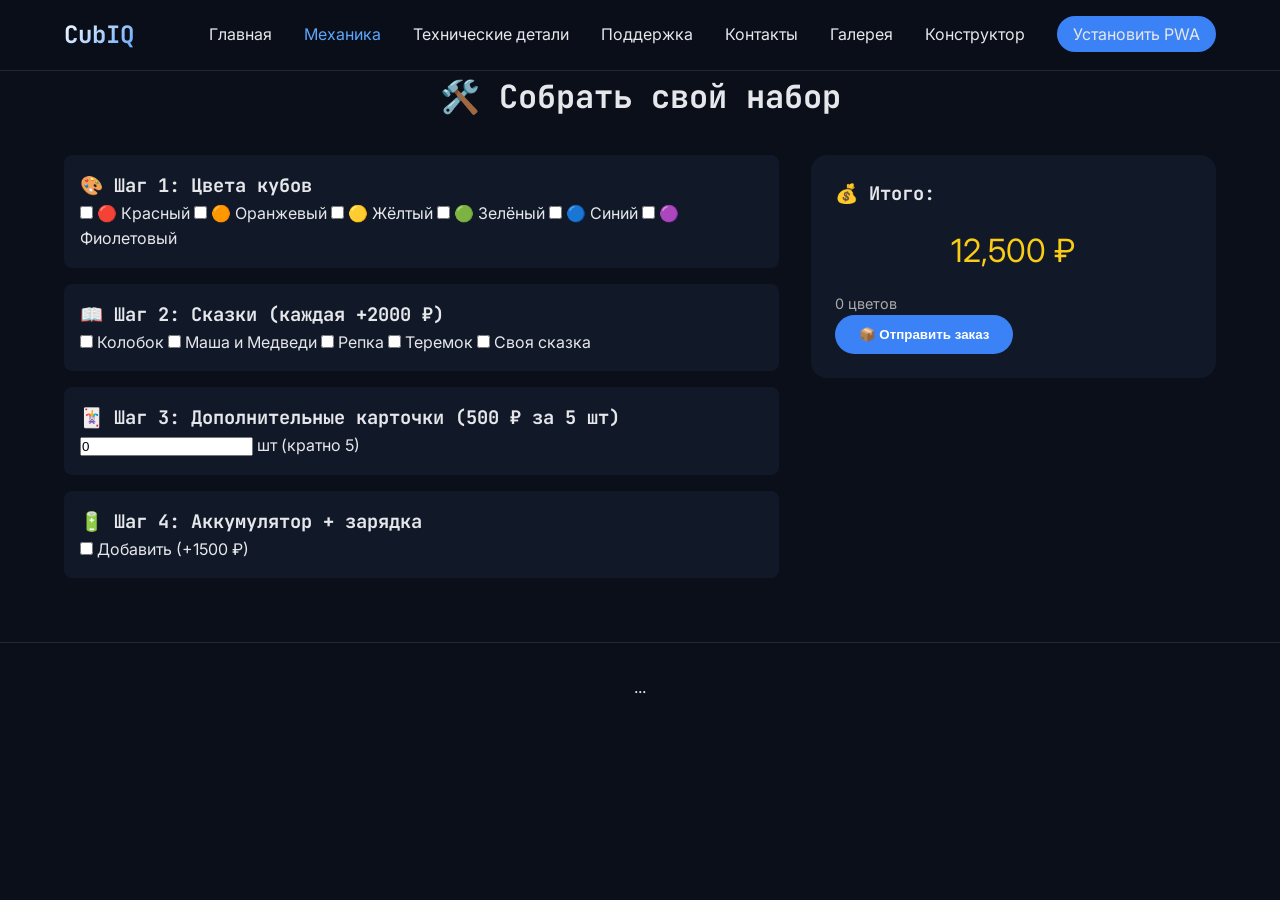
==== constructor.html @ 054c25e2 "Первый релиз: CubIQ логический куб" ====
<!DOCTYPE html>
<html lang="ru">
<head>
    <meta charset="UTF-8">
    <meta name="viewport" content="width=device-width, initial-scale=1.0">
    <title>CubIQ — Собрать свой набор Magic Cubes</title>
    <link rel="manifest" href="manifest.json">
    <link href="https://fonts.googleapis.com/css2?family=Inter:opsz,wght@14..32,400;14..32,600&family=JetBrains+Mono:wght@400;600&display=swap" rel="stylesheet">
    <link rel="stylesheet" href="style.css">
</head>
<body>
    <nav class="navbar">
        <div class="container">
            <div class="logo">CubIQ</div>
            <ul class="nav-links">
                <li><a href="index.html">Главная</a></li>
                <li><a href="mechanics.html" class="active">Механика</a></li>
                <li><a href="tech.html">Технические детали</a></li>
                <li><a href="support.html">Поддержка</a></li>
                <li><a href="contacts.html">Контакты</a></li>
                <li><a href="gallery.html">Галерея</a></li>
                <li><a href="constructor.html">Конструктор</a></li>
                <li><a href="download.html" class="btn-nav">Установить PWA</a></li>
            </ul>
            <div class="burger">☰</div>
        </div>
    </nav>

    <main class="container">
        <h1 class="mono section-title">🛠️ Собрать свой набор</h1>
        
        <div class="constructor-wrapper">
            <div class="constructor-form">
                <form id="constructorForm">
                    <!-- Шаг 1: Цвета -->
                    <div class="form-step">
                        <h3>🎨 Шаг 1: Цвета кубов</h3>
                        <div class="color-options">
                            <label><input type="checkbox" data-price="0" class="color-opt"> 🔴 Красный</label>
                            <label><input type="checkbox" data-price="0" class="color-opt"> 🟠 Оранжевый</label>
                            <label><input type="checkbox" data-price="0" class="color-opt"> 🟡 Жёлтый</label>
                            <label><input type="checkbox" data-price="0" class="color-opt"> 🟢 Зелёный</label>
                            <label><input type="checkbox" data-price="0" class="color-opt"> 🔵 Синий</label>
                            <label><input type="checkbox" data-price="0" class="color-opt"> 🟣 Фиолетовый</label>
                        </div>
                    </div>

                    <!-- Шаг 2: Сказки -->
                    <div class="form-step">
                        <h3>📖 Шаг 2: Сказки (каждая +2000 ₽)</h3>
                        <label><input type="checkbox" data-price="2000" class="story-opt"> Колобок</label>
                        <label><input type="checkbox" data-price="2000" class="story-opt"> Маша и Медведи</label>
                        <label><input type="checkbox" data-price="2000" class="story-opt"> Репка</label>
                        <label><input type="checkbox" data-price="2000" class="story-opt"> Теремок</label>
                        <label><input type="checkbox" data-price="2000" class="story-opt"> Своя сказка</label>
                    </div>

                    <!-- Шаг 3: Дополнительные карточки -->
                    <div class="form-step">
                        <h3>🃏 Шаг 3: Дополнительные карточки (500 ₽ за 5 шт)</h3>
                        <input type="number" id="extraCards" value="0" min="0" step="5" data-price-per="500">
                        <span>шт (кратно 5)</span>
                    </div>

                    <!-- Шаг 4: Аккумулятор -->
                    <div class="form-step">
                        <h3>🔋 Шаг 4: Аккумулятор + зарядка</h3>
                        <label><input type="checkbox" id="battery" data-price="1500"> Добавить (+1500 ₽)</label>
                    </div>
                </form>
            </div>

            <div class="constructor-summary">
                <h3>💰 Итого:</h3>
                <div class="total-price" id="totalPrice">12 500 ₽</div>
                <div class="summary-details" id="summaryDetails"></div>
                <button id="submitOrder" class="btn btn-primary">📦 Отправить заказ</button>
            </div>
        </div>
    </main>

    <footer>...</footer>
    <script src="script.js"></script>
</body>
</html>
---- style.css ----
/* ========================================
   ПЕРЕМЕННЫЕ (CSS Custom Properties)
   Легко менять цвета, шрифты и отступы глобально
   ======================================== */
:root {
    /* Цветовая схема — тёмная тема */
    --bg-dark: #0a0f1a;      /* основной фон страницы */
    --bg-card: #111827;       /* фон карточек и блоков */
    --accent-red: #e34234;    /* красный куб */
    --accent-blue: #3a6ea5;   /* синий куб */
    --accent-yellow: #e5c100; /* жёлтый куб */
    --accent-green: #4caf50;  /* зелёный куб */
    --text-light: #e5e7eb;    /* цвет основного текста */
    --border-glow: rgba(59, 130, 246, 0.3); /* свечение границ */
}

/* ========================================
   ГЛОБАЛЬНЫЕ СТИЛИ
   ======================================== */
* {
    margin: 0;
    padding: 0;
    box-sizing: border-box; /* чтобы padding не увеличивал ширину блока */
}

body {
    font-family: 'Inter', sans-serif;
    background: var(--bg-dark);
    color: var(--text-light);
    line-height: 1.6;
}

/* Моноширинный шрифт для заголовков (как в программировании) */
.mono, h1, h2, h3, .navbar .logo, .step-number {
    font-family: 'JetBrains Mono', monospace;
}

/* Контейнер — ограничивает ширину контента по центру */
.container {
    max-width: 1200px;
    margin: 0 auto;
    padding: 0 1.5rem;
}

/* ========================================
   НАВБАР (верхнее меню)
   ======================================== */
.navbar {
    background: rgba(10, 15, 26, 0.95); /* полупрозрачный фон */
    backdrop-filter: blur(8px);          /* эффект стекла */
    position: sticky;                    /* прилипает при скролле */
    top: 0;
    z-index: 100;
    border-bottom: 1px solid #1f2937;
}

.navbar .container {
    display: flex;
    justify-content: space-between;
    align-items: center;
    padding: 1rem 1.5rem;
}

/* Логотип с градиентом */
.logo {
    font-size: 1.5rem;
    font-weight: 700;
    background: linear-gradient(135deg, #fff, #60a5fa);
    -webkit-background-clip: text;
    background-clip: text;
    color: transparent;
}

/* Горизонтальное меню для десктопа */
.nav-links {
    display: flex;
    gap: 2rem;
    list-style: none;
}

.nav-links a {
    color: var(--text-light);
    text-decoration: none;
    transition: color 0.2s;
}

.nav-links a:hover,
.nav-links a.active {
    color: #60a5fa;  /* подсветка активной страницы */
}

/* Особый стиль для кнопки "Установить PWA" в меню */
.btn-nav {
    background: #3b82f6;
    padding: 0.5rem 1rem;
    border-radius: 2rem;
}

/* Бургер-меню — появляется на мобильных */
.burger {
    display: none;
    font-size: 1.5rem;
    cursor: pointer;
    background: none;
    border: none;
    color: var(--text-light);
}

/* ========================================
   HERO-СЕКЦИЯ (главный экран)
   ======================================== */
.hero {
    padding: 4rem 0;
}

.hero .container {
    display: flex;
    align-items: center;
    gap: 2rem;
    flex-wrap: wrap;
}

.hero-content {
    flex: 1;
}

.hero-image {
    flex: 1;
    text-align: center;
}

/* Анимированная 3D-модель куба */
.floating-cube {
    max-width: 300px;
    animation: float 3s ease-in-out infinite;
}

/* Ключевые кадры для анимации парения */
@keyframes float {
    0% { transform: translateY(0px); }
    50% { transform: translateY(-15px); }
    100% { transform: translateY(0px); }
}

h1 {
    font-size: 3rem;
    margin-bottom: 1rem;
}

.accent {
    color: #facc15; /* жёлтый акцент */
}

/* Кнопки */
.btn {
    display: inline-block;
    padding: 0.75rem 1.5rem;
    border-radius: 2rem;
    text-decoration: none;
    font-weight: 600;
    cursor: pointer;
    border: none;
    transition: transform 0.2s;
}

.btn-primary {
    background: #3b82f6;
    color: white;
}

.btn-secondary {
    background: #1e293b;
    color: var(--text-light);
    border: 1px solid #3b82f6;
}

.btn:hover {
    transform: scale(1.02);
}

/* Группа кнопок в hero-секции */
.hero-buttons {
    display: flex;
    gap: 1rem;
    margin-top: 2rem;
}

/* ========================================
   СЕКЦИЯ ВОЗМОЖНОСТЕЙ (features)
   ======================================== */
.section-title {
    font-size: 2rem;
    margin-bottom: 2rem;
    text-align: center;
}

.features-grid {
    display: grid;
    grid-template-columns: repeat(auto-fit, minmax(200px, 1fr));
    gap: 1.5rem;
    margin: 2rem 0;
}

.feature-card {
    background: var(--bg-card);
    padding: 1.5rem;
    border-radius: 1rem;
    text-align: center;
    transition: all 0.3s;
}

.feature-card:hover {
    transform: translateY(-5px);
    box-shadow: 0 10px 20px rgba(0,0,0,0.3);
}

.feature-icon {
    font-size: 2.5rem;
    margin-bottom: 1rem;
}

/* ========================================
   КАК ЭТО РАБОТАЕТ (3 шага)
   ======================================== */
.steps {
    display: flex;
    justify-content: space-between;
    gap: 1rem;
    flex-wrap: wrap;
    margin: 2rem 0;
}

.step {
    flex: 1;
    background: var(--bg-card);
    padding: 1.5rem;
    border-radius: 1rem;
    text-align: center;
}

.step-number {
    font-size: 2rem;
    font-weight: bold;
    color: #3b82f6;
}

/* ========================================
   МОДАЛЬНОЕ ОКНО (демо-механика)
   ======================================== */
.modal {
    display: none;
    position: fixed;
    top: 0;
    left: 0;
    width: 100%;
    height: 100%;
    background: rgba(0,0,0,0.8);
    z-index: 1000;
    justify-content: center;
    align-items: center;
}

.modal-content {
    background: var(--bg-dark);
    padding: 2rem;
    border-radius: 1rem;
    max-width: 800px;
    width: 90%;
    max-height: 90%;
    overflow-y: auto;
    border: 1px solid #3b82f6;
}

.close {
    float: right;
    font-size: 1.5rem;
    cursor: pointer;
}

/* ========================================
   DRAG & DROP КАРТОЧКИ (цветные кубы)
   ======================================== */
.cards-container {
    display: flex;
    gap: 1rem;
    flex-wrap: wrap;
    margin: 1rem 0;
    justify-content: center;
}

.card {
    width: 80px;
    height: 80px;
    border-radius: 12px;
    display: flex;
    align-items: center;
    justify-content: center;
    cursor: grab;
    font-weight: bold;
    color: white;
    text-shadow: 0 0 2px black;
    transition: transform 0.1s;
}

.card:active {
    cursor: grabbing;
}

/* Блок с обратной связью от демо */
.demo-feedback {
    margin: 1rem 0;
    padding: 1rem;
    background: #1e293b;
    border-radius: 0.5rem;
    text-align: center;
    font-size: 1.2rem;
}

/* ========================================
   ВЫПАДАЮЩИЙ СПИСОК УРОВНЕЙ
   ======================================== */
.level-select {
    background: var(--bg-card);
    color: var(--text-light);
    padding: 0.5rem;
    border-radius: 0.5rem;
    border: 1px solid #3b82f6;
    margin: 1rem 0;
    width: 100%;
    max-width: 300px;
}

/* ========================================
   СПИСОК УРОВНЕЙ (раскрывающиеся блоки)
   ======================================== */
.level-cards details {
    background: var(--bg-card);
    margin: 0.5rem 0;
    padding: 0.5rem 1rem;
    border-radius: 0.5rem;
}

.level-cards summary {
    cursor: pointer;
    font-weight: bold;
    padding: 0.5rem;
}

/* ========================================
   ТЕХНИЧЕСКИЕ ДЕТАЛИ (сетка карточек)
   ======================================== */
.tech-grid {
    display: grid;
    grid-template-columns: repeat(auto-fit, minmax(280px, 1fr));
    gap: 1.5rem;
    margin: 2rem 0;
}

.tech-card {
    background: var(--bg-card);
    padding: 1.5rem;
    border-radius: 1rem;
}

.tech-card ul, .tech-card ol {
    margin-left: 1.5rem;
    margin-top: 0.5rem;
}

.github-repo {
    background: var(--bg-card);
    padding: 1.5rem;
    border-radius: 1rem;
    text-align: center;
    margin: 2rem 0;
}

.github-repo code {
    background: #000;
    padding: 0.5rem;
    border-radius: 0.5rem;
    display: inline-block;
    margin: 1rem 0;
}

/* ========================================
   FAQ (ЧАСТЫЕ ВОПРОСЫ)
   ======================================== */
.faq-grid details {
    background: var(--bg-card);
    margin: 0.5rem 0;
    padding: 0.5rem 1rem;
    border-radius: 0.5rem;
}

.faq-grid summary {
    cursor: pointer;
    font-weight: bold;
    padding: 0.5rem;
}

/* ========================================
   ФОРМА ОБРАТНОЙ СВЯЗИ
   ======================================== */
.contact-form {
    background: var(--bg-card);
    padding: 1.5rem;
    border-radius: 1rem;
    margin: 2rem 0;
}

.contact-form input,
.contact-form textarea {
    width: 100%;
    padding: 0.75rem;
    margin: 0.5rem 0;
    background: #1e293b;
    border: 1px solid #3b82f6;
    border-radius: 0.5rem;
    color: var(--text-light);
}

.form-message {
    margin-top: 1rem;
    text-align: center;
}

.success-message {
    color: #4caf50;
}

/* ========================================
   КОНТАКТЫ (сетка карточек)
   ======================================== */
.contacts-grid {
    display: grid;
    grid-template-columns: repeat(auto-fit, minmax(240px, 1fr));
    gap: 1.5rem;
    margin: 2rem 0;
}

.contact-card {
    background: var(--bg-card);
    padding: 1.5rem;
    border-radius: 1rem;
    text-align: center;
}

.contact-card a {
    color: #60a5fa;
    text-decoration: none;
}

.author-info {
    background: var(--bg-card);
    padding: 1.5rem;
    border-radius: 1rem;
    text-align: center;
    margin: 2rem 0;
}

/* ========================================
   PWA УСТАНОВКА / ПОКУПКА
   ======================================== */
.install-instructions {
    background: var(--bg-card);
    padding: 1.5rem;
    border-radius: 1rem;
    margin: 2rem 0;
}

.install-instructions ul {
    margin-left: 1.5rem;
    margin-top: 1rem;
}

.price-card {
    background: var(--bg-card);
    padding: 1.5rem;
    border-radius: 1rem;
    text-align: center;
}

.price {
    font-size: 1.5rem;
    color: #facc15;
    margin: 1rem 0;
}

.hint {
    font-size: 0.8rem;
    color: #888;
    margin-top: 1rem;
}

.support-project {
    background: var(--bg-card);
    padding: 1.5rem;
    border-radius: 1rem;
    text-align: center;
    margin: 2rem 0;
}

/* ========================================
   ФУТЕР
   ======================================== */
footer {
    text-align: center;
    padding: 2rem;
    border-top: 1px solid #1f2937;
    margin-top: 3rem;
}

/* ========================================
   МОБИЛЬНАЯ ВЕРСИЯ (до 768px)
   Здесь настройки для телефонов и планшетов
   ======================================== */
@media (max-width: 768px) {
    /* ---------- НАВБАР ---------- */
    .nav-links {
        display: none;
        flex-direction: column;
        background: var(--bg-dark);
        position: absolute;
        top: 60px;
        left: 0;
        right: 0;
        padding: 1rem;
        gap: 0.75rem;          /* расстояние между кнопками */
        border-bottom: 1px solid #1f2937;
        z-index: 99;
    }

    .nav-links.active {
        display: flex;
    }

    .nav-links li {
        width: 100%;
        text-align: center;
    }

    .nav-links a {
        display: block;
        padding: 0.75rem 0;
    }

    /* Показываем бургер-меню */
    .burger {
        display: block;
    }

    /* ---------- HERO СЕКЦИЯ ---------- */
    .hero .container {
        flex-direction: column;  /* картинка и текст в колонку */
        text-align: center;
    }

    .hero-buttons {
        flex-direction: column;  /* кнопки друг под другом */
        gap: 1rem;
        align-items: center;
    }

    .hero-buttons .btn {
        width: 80%;
        max-width: 250px;
    }

    /* ---------- ЗАГОЛОВКИ ---------- */
    h1 {
        font-size: 2rem;
    }

    .section-title {
        font-size: 1.5rem;
    }

    /* ---------- КАРТОЧКИ ДЛЯ DRAG & DROP ---------- */
    .cards-container {
        gap: 1rem;
        justify-content: center;
    }

    .card {
        width: 70px;
        height: 70px;
    }

    /* ---------- 3 ШАГА ---------- */
    .steps {
        flex-direction: column;  /* шаги друг под другом */
    }

    /* ---------- ФОРМА ---------- */
    .contact-form input,
    .contact-form textarea {
        font-size: 16px;  /* чтобы не зумалось на iPhone */
    }
}

/* ========================================
   ПЛАНШЕТЫ (768px - 1024px)
   ======================================== */
@media (min-width: 768px) and (max-width: 1024px) {
    .hero .container {
        flex-direction: column;
        text-align: center;
    }

    .hero-buttons {
        justify-content: center;
    }

    .steps {
        gap: 1.5rem;
    }
}

/* ========================================
   ДЕСКТОП (1024px и выше)
   ======================================== */
@media (min-width: 1024px) {
    .hero .container {
        flex-direction: row;  /* на десктопе текст слева, картинка справа */
    }

    .hero-content {
        text-align: left;
    }

    .hero-buttons {
        justify-content: flex-start;
    }
}
/* ======================================== */
/* СТАРТОВЫЙ НАБОР И УСЛУГИ */
/* ======================================== */
.starter-kit {
    padding: 2rem 0;
}
.starter-grid {
    display: flex;
    gap: 2rem;
    flex-wrap: wrap;
    justify-content: center;
}
.starter-card {
    background: linear-gradient(135deg, #111827, #1e293b);
    padding: 2rem;
    border-radius: 1.5rem;
    min-width: 280px;
    text-align: center;
}
.starter-price {
    font-size: 2rem;
    color: #facc15;
    margin: 1rem 0;
}
.services-grid {
    display: grid;
    grid-template-columns: repeat(auto-fit, minmax(220px, 1fr));
    gap: 1.5rem;
    margin: 2rem 0;
}
.service-card {
    background: var(--bg-card);
    padding: 1.5rem;
    border-radius: 1rem;
    text-align: center;
    transition: transform 0.3s;
}
.service-card:hover {
    transform: translateY(-5px);
}
.service-price {
    font-size: 1.3rem;
    color: #facc15;
    margin: 0.5rem 0;
}
.btn-small {
    padding: 0.4rem 1rem;
    font-size: 0.9rem;
    background: #3b82f6;
    border: none;
    border-radius: 2rem;
    color: white;
    cursor: pointer;
}
.btn-large {
    padding: 1rem 2rem;
    font-size: 1.2rem;
}
.constructor-link {
    text-align: center;
    margin: 2rem 0;
}

/* ГАЛЕРЕЯ */
.gallery-filters {
    display: flex;
    gap: 1rem;
    justify-content: center;
    flex-wrap: wrap;
    margin-bottom: 2rem;
}
.filter-btn {
    background: #1e293b;
    border: none;
    padding: 0.5rem 1rem;
    border-radius: 2rem;
    color: white;
    cursor: pointer;
}
.filter-btn.active {
    background: #3b82f6;
}
.gallery-grid {
    display: grid;
    grid-template-columns: repeat(auto-fit, minmax(250px, 1fr));
    gap: 1.5rem;
}
.gallery-item {
    position: relative;
    border-radius: 1rem;
    overflow: hidden;
    cursor: pointer;
    transition: transform 0.3s, box-shadow 0.3s;
}
.gallery-item:hover {
    transform: scale(1.03);
    box-shadow: 0 10px 25px rgba(0,0,0,0.3);
}
.gallery-img {
    width: 100%;
    height: 200px;
    object-fit: cover;
}
.gallery-overlay {
    position: absolute;
    bottom: 0;
    left: 0;
    right: 0;
    background: rgba(0,0,0,0.8);
    padding: 0.5rem;
    text-align: center;
    transform: translateY(100%);
    transition: transform 0.3s;
}
.gallery-item:hover .gallery-overlay {
    transform: translateY(0);
}

/* КОНСТРУКТОР */
.constructor-wrapper {
    display: flex;
    gap: 2rem;
    flex-wrap: wrap;
}
.constructor-form {
    flex: 2;
}
.constructor-summary {
    flex: 1;
    background: var(--bg-card);
    padding: 1.5rem;
    border-radius: 1rem;
    height: fit-content;
    position: sticky;
    top: 80px;
}
.form-step {
    background: var(--bg-card);
    padding: 1rem;
    margin-bottom: 1rem;
    border-radius: 0.5rem;
}
.total-price {
    font-size: 2rem;
    color: #facc15;
    text-align: center;
    margin: 1rem 0;
}
.summary-details {
    font-size: 0.9rem;
    color: #aaa;
}

/* РЕЖИМЫ ИГРЫ */
.modes-grid {
    display: grid;
    grid-template-columns: repeat(auto-fit, minmax(280px, 1fr));
    gap: 1.5rem;
    margin: 2rem 0;
}
.mode-card {
    background: var(--bg-card);
    padding: 1.5rem;
    border-radius: 1rem;
}
.mode-icon {
    font-size: 2.5rem;
    text-align: center;
}
.switch-cards {
    display: flex;
    flex-wrap: wrap;
    gap: 1rem;
    margin: 1rem 0;
}
.switch-card {
    background: #1e293b;
    padding: 0.5rem 1rem;
    border-radius: 2rem;
    font-size: 0.9rem;
}
.custom-levels {
    background: linear-gradient(135deg, #111827, #1e293b);
    padding: 2rem;
    border-radius: 1rem;
    text-align: center;
    margin: 2rem 0;
}
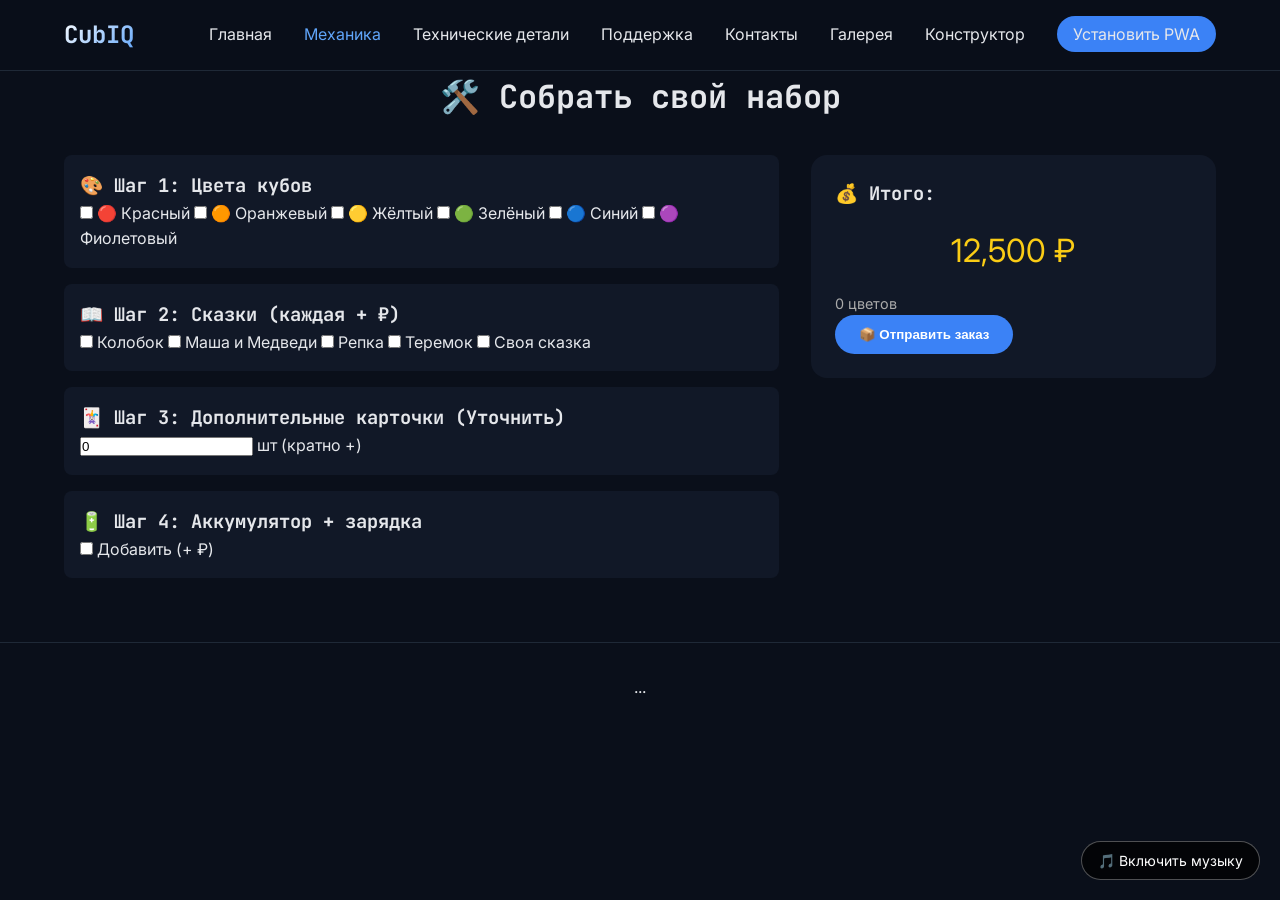
==== commit 718998e8: "Update constructor.html" ====
--- a/constructor.html
+++ b/constructor.html
@@ -47,32 +47,32 @@
 
                     <!-- Шаг 2: Сказки -->
                     <div class="form-step">
-                        <h3>📖 Шаг 2: Сказки (каждая +2000 ₽)</h3>
-                        <label><input type="checkbox" data-price="2000" class="story-opt"> Колобок</label>
-                        <label><input type="checkbox" data-price="2000" class="story-opt"> Маша и Медведи</label>
-                        <label><input type="checkbox" data-price="2000" class="story-opt"> Репка</label>
-                        <label><input type="checkbox" data-price="2000" class="story-opt"> Теремок</label>
-                        <label><input type="checkbox" data-price="2000" class="story-opt"> Своя сказка</label>
+                        <h3>📖 Шаг 2: Сказки (каждая + ₽)</h3>
+                        <label><input type="checkbox" data-price="+" class="story-opt"> Колобок</label>
+                        <label><input type="checkbox" data-price="+" class="story-opt"> Маша и Медведи</label>
+                        <label><input type="checkbox" data-price="+" class="story-opt"> Репка</label>
+                        <label><input type="checkbox" data-price="+" class="story-opt"> Теремок</label>
+                        <label><input type="checkbox" data-price="+" class="story-opt"> Своя сказка</label>
                     </div>
 
                     <!-- Шаг 3: Дополнительные карточки -->
                     <div class="form-step">
-                        <h3>🃏 Шаг 3: Дополнительные карточки (500 ₽ за 5 шт)</h3>
-                        <input type="number" id="extraCards" value="0" min="0" step="5" data-price-per="500">
-                        <span>шт (кратно 5)</span>
+                        <h3>🃏 Шаг 3: Дополнительные карточки (Уточнить)</h3>
+                        <input type="number" id="extraCards" value="0" min="0" step="0" data-price-per="0">
+                        <span>шт (кратно +)</span>
                     </div>
 
                     <!-- Шаг 4: Аккумулятор -->
                     <div class="form-step">
                         <h3>🔋 Шаг 4: Аккумулятор + зарядка</h3>
-                        <label><input type="checkbox" id="battery" data-price="1500"> Добавить (+1500 ₽)</label>
+                        <label><input type="checkbox" id="battery" data-price="0"> Добавить (+ ₽)</label>
                     </div>
                 </form>
             </div>
 
             <div class="constructor-summary">
                 <h3>💰 Итого:</h3>
-                <div class="total-price" id="totalPrice">12 500 ₽</div>
+                <div class="total-price" id="totalPrice">Уточните</div>
                 <div class="summary-details" id="summaryDetails"></div>
                 <button id="submitOrder" class="btn btn-primary">📦 Отправить заказ</button>
             </div>
--- a/style.css
+++ b/style.css
@@ -820,4 +820,124 @@
     border-radius: 1rem;
     text-align: center;
     margin: 2rem 0;
+}
+
+/* ======================================== */
+/* МАГИЧЕСКИЙ КУБ — ЛОГОТИП (РАБОТАЕТ ВО ВСЕХ БРАУЗЕРАХ) */
+/* ======================================== */
+
+.magic-cube-container {
+    width: 300px;
+    height: 300px;
+    margin: 0 auto;
+    position: relative;
+}
+
+.simple-magic-cube {
+    position: relative;
+    width: 100%;
+    height: 100%;
+    animation: floatAndRotate 8s infinite ease-in-out;
+}
+
+.simple-cube {
+    position: absolute;
+    width: 46%;
+    height: 46%;
+    background: white;
+    border: 2px solid #1a1a2e;
+    border-radius: 12px;
+    box-shadow: 0 0 8px rgba(0,0,0,0.2);
+    transition: all 0.3s cubic-bezier(0.68, -0.55, 0.265, 1.55);
+    cursor: pointer;
+}
+
+/* Передние 4 кубика */
+.simple-cube.pos0 { top: 2%; left: 2%; }
+.simple-cube.pos1 { top: 2%; left: 52%; }
+.simple-cube.pos2 { top: 52%; left: 2%; }
+.simple-cube.pos3 { top: 52%; left: 52%; }
+
+/* Задние 4 кубика — полупрозрачные и смещённые */
+.simple-cube.pos4 { top: 2%; left: 2%; transform: translateZ(-20px); opacity: 0.6; }
+.simple-cube.pos5 { top: 2%; left: 52%; transform: translateZ(-20px); opacity: 0.6; }
+.simple-cube.pos6 { top: 52%; left: 2%; transform: translateZ(-20px); opacity: 0.6; }
+.simple-cube.pos7 { top: 52%; left: 52%; transform: translateZ(-20px); opacity: 0.6; }
+
+/* Анимация при наведении */
+.simple-cube:hover {
+    transform: scale(1.15) !important;
+    z-index: 10;
+    filter: brightness(1.1);
+}
+
+/* Анимация при нажатии */
+.simple-cube:active {
+    transform: scale(0.95) !important;
+}
+
+/* Подсветка цветами радуги */
+.simple-cube.glow[data-color="red"] { background: #e34234; box-shadow: 0 0 25px #e34234; }
+.simple-cube.glow[data-color="orange"] { background: #ff6b00; box-shadow: 0 0 25px #ff6b00; }
+.simple-cube.glow[data-color="yellow"] { background: #e5c100; box-shadow: 0 0 25px #e5c100; }
+.simple-cube.glow[data-color="green"] { background: #4caf50; box-shadow: 0 0 25px #4caf50; }
+.simple-cube.glow[data-color="blue"] { background: #3a6ea5; box-shadow: 0 0 25px #3a6ea5; }
+.simple-cube.glow[data-color="indigo"] { background: #4b0082; box-shadow: 0 0 25px #4b0082; }
+.simple-cube.glow[data-color="violet"] { background: #9400d3; box-shadow: 0 0 25px #9400d3; }
+
+/* Анимация вращения + покачивания */
+@keyframes floatAndRotate {
+    0% { transform: rotate(0deg) translateY(0px); }
+    25% { transform: rotate(90deg) translateY(-8px); }
+    50% { transform: rotate(180deg) translateY(0px); }
+    75% { transform: rotate(270deg) translateY(8px); }
+    100% { transform: rotate(360deg) translateY(0px); }
+}
+
+/* Адаптация для мобильных */
+@media (max-width: 768px) {
+    .magic-cube-container {
+        width: 220px;
+        height: 220px;
+    }
+}
+
+/* ======================================== */
+/* КНОПКА УПРАВЛЕНИЯ МУЗЫКОЙ */
+/* ======================================== */
+
+.music-toggle {
+    position: fixed;
+    bottom: 20px;
+    right: 20px;
+    background: rgba(0, 0, 0, 0.7);
+    backdrop-filter: blur(5px);
+    color: white;
+    border: 1px solid rgba(255,255,255,0.3);
+    border-radius: 40px;
+    padding: 10px 16px;
+    font-size: 14px;
+    cursor: pointer;
+    z-index: 1000;
+    transition: all 0.3s ease;
+    font-family: 'Inter', sans-serif;
+}
+
+.music-toggle:hover {
+    background: rgba(0, 0, 0, 0.9);
+    transform: scale(1.05);
+}
+
+.music-toggle.playing {
+    background: rgba(59, 130, 246, 0.8);
+    border-color: #3b82f6;
+}
+
+@media (max-width: 768px) {
+    .music-toggle {
+        bottom: 15px;
+        right: 15px;
+        padding: 8px 12px;
+        font-size: 12px;
+    }
 }
